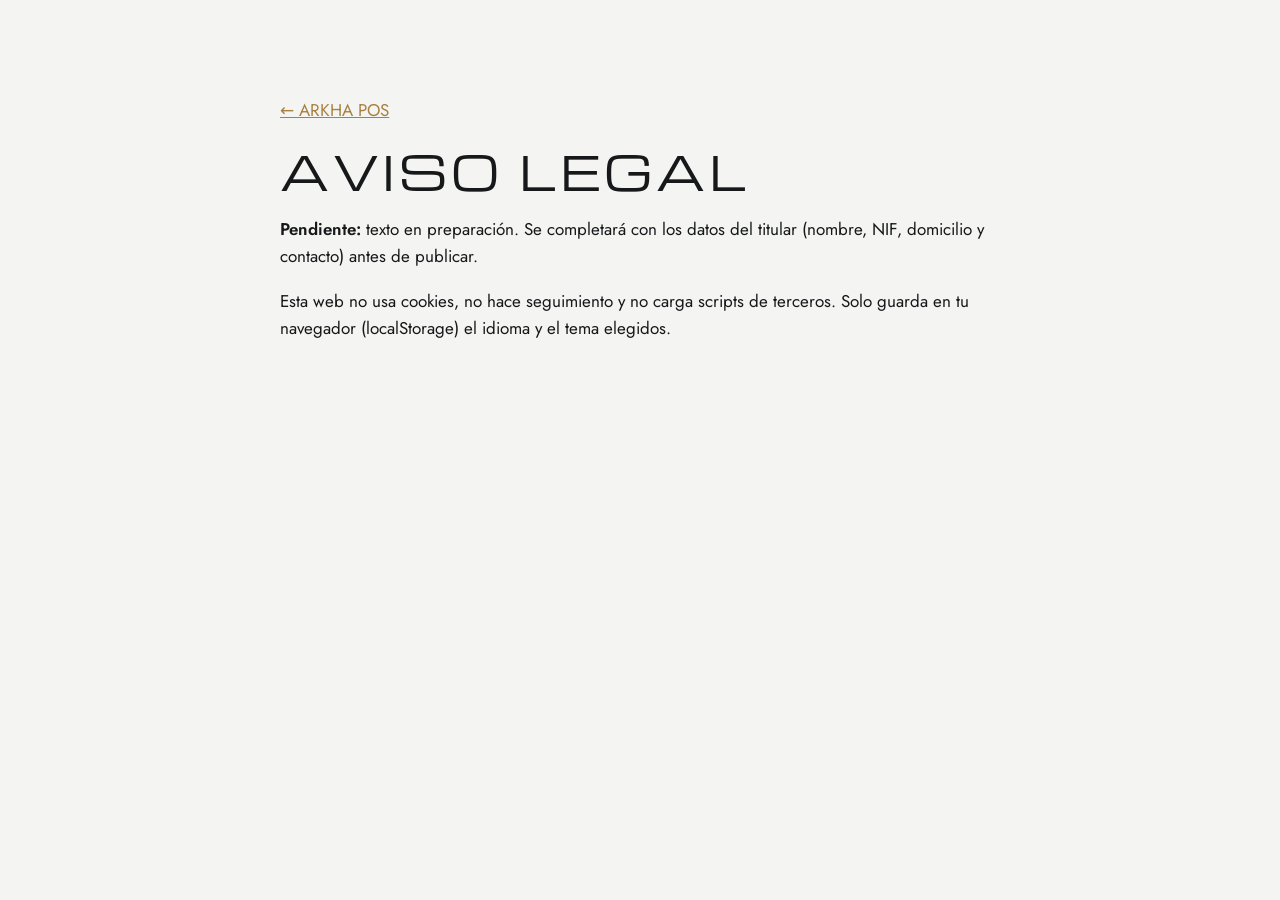
==== aviso-legal.html @ 2f6635f4 "ARKHA POS promo site (ES/CA/EN, static, no tracking)" ====
<!doctype html><html lang="es"><head><meta charset="utf-8"><meta name="viewport" content="width=device-width,initial-scale=1"><title>Aviso legal · ARKHA POS</title><meta name="robots" content="noindex"><link rel="icon" href="favicon.svg"><link rel="stylesheet" href="assets/style.css"></head>
<body><main class="wrap sec legal"><p><a href="./">← ARKHA POS</a></p><h1>Aviso legal</h1>
<p><strong>Pendiente:</strong> texto en preparación. Se completará con los datos del titular (nombre, NIF, domicilio y contacto) antes de publicar.</p>
<p>Esta web no usa cookies, no hace seguimiento y no carga scripts de terceros. Solo guarda en tu navegador (localStorage) el idioma y el tema elegidos.</p></main></body></html>
---- assets/style.css ----
@font-face{font-family:Jost;src:url(fonts/Jost-VariableFont_wght.woff) format("woff");font-weight:300 600;font-display:swap}
@font-face{font-family:Michroma;src:url(fonts/Michroma-Regular.woff) format("woff");font-display:swap}
:root{--bg:#0F1113;--bg2:#171A1D;--line:#262a2f;--tx:#F2F1EE;--mut:#a9adb2;--ac:#D4B483;--on-ac:#0F1113;color-scheme:dark}
:root[data-theme=light]{--bg:#F4F4F2;--bg2:#fff;--line:#dcdcd7;--tx:#16181a;--mut:#555a60;--ac:#A8803F;--on-ac:#fff;color-scheme:light}
@media (prefers-color-scheme:light){:root:not([data-theme=dark]){--bg:#F4F4F2;--bg2:#fff;--line:#dcdcd7;--tx:#16181a;--mut:#555a60;--ac:#A8803F;--on-ac:#fff;color-scheme:light}}
*{box-sizing:border-box}html{scroll-behavior:smooth}@media (prefers-reduced-motion:reduce){html{scroll-behavior:auto}}
body{margin:0;background:var(--bg);color:var(--tx);font:400 1.0625rem/1.6 Jost,system-ui,sans-serif}
img{max-width:100%;height:auto;display:block}a{color:var(--ac)}
.wrap{max-width:1120px;margin:0 auto;padding:0 1.25rem}
.skip{position:absolute;left:-999px}.skip:focus{left:1rem;top:1rem;background:var(--ac);color:var(--on-ac);padding:.5rem 1rem;z-index:9}
:focus-visible{outline:2px solid var(--ac);outline-offset:3px}
.top{position:sticky;top:0;z-index:5;background:color-mix(in srgb,var(--bg) 88%,transparent);backdrop-filter:blur(8px);border-bottom:1px solid var(--line)}
.nav{display:flex;align-items:center;gap:1.5rem;height:64px}
.wm{display:block;width:112px;height:28px;background:var(--tx);-webkit-mask:url(img/arkha-wordmark-transparent.svg) center/contain no-repeat;mask:url(img/arkha-wordmark-transparent.svg) center/contain no-repeat}
.mark{display:block;width:80px;height:24px;margin:0 auto 1rem;background:var(--ac);-webkit-mask:url(img/arkha-mark-transparent.svg) center/contain no-repeat;mask:url(img/arkha-mark-transparent.svg) center/contain no-repeat}
nav ul{display:flex;gap:1.25rem;list-style:none;margin:0;padding:0}nav a{color:var(--mut);text-decoration:none}nav a:hover{color:var(--tx)}
.tools{margin-left:auto;display:flex;gap:.5rem;align-items:center}
.lang{display:flex;border:1px solid var(--line);border-radius:999px;overflow:hidden}
button{font:inherit;color:var(--mut);background:none;border:0;cursor:pointer;padding:.3rem .6rem;min-height:36px}
.lang [aria-pressed=true]{color:var(--on-ac);background:var(--ac)}
.icon{border:1px solid var(--line);border-radius:999px;width:38px;font-size:1.1rem}
h1,h2{font-family:Michroma,Jost,sans-serif;font-weight:400;text-transform:uppercase;letter-spacing:.08em;line-height:1.25}
h1{font-size:clamp(1.6rem,4.2vw,2.9rem);max-width:20ch;margin:.5rem 0 1rem}
h2{font-size:clamp(1.2rem,2.6vw,1.7rem);margin:0 0 2rem}
h3{font-weight:500;font-size:1.1rem;margin:0 0 .4rem}
.eyebrow{font-weight:300;text-transform:uppercase;letter-spacing:.45em;color:var(--ac);margin:0;font-size:.85rem}
.hero{padding-top:4.5rem}.lead{color:var(--mut);max-width:60ch;font-size:1.15rem}
.ctas{display:flex;gap:.75rem;flex-wrap:wrap;margin:2rem 0 3rem}
.btn{display:inline-block;background:var(--ac);color:var(--on-ac);text-decoration:none;padding:.8rem 1.4rem;border-radius:10px;font-weight:500}
.btn.ghost{background:none;color:var(--tx);border:1px solid var(--line)}
figure{margin:0}.hero-shot img,.shots img{border:1px solid var(--line);border-radius:14px;box-shadow:0 20px 60px rgba(0,0,0,.35)}
.sec{padding:5rem 1.25rem 0}
.grid{list-style:none;padding:0;margin:0;display:grid;gap:1rem;grid-template-columns:repeat(auto-fill,minmax(280px,1fr))}
.grid li{background:var(--bg2);border:1px solid var(--line);border-radius:14px;padding:1.4rem}
.grid p,.steps p{color:var(--mut);margin:0}
.steps{list-style:none;padding:0;margin:0;display:grid;gap:2rem;grid-template-columns:repeat(auto-fit,minmax(240px,1fr))}
.steps span{font-family:Michroma,sans-serif;color:var(--ac);font-size:1.4rem;display:block;margin-bottom:.5rem}
.note{color:var(--mut);margin-top:-1.2rem}
.shots{display:grid;gap:1.5rem;grid-template-columns:1fr 1fr}.shots .wide{grid-column:1/-1}
.shots figure:not(.wide) img{max-height:640px;width:auto;margin:0 auto;object-fit:cover;object-position:top}
figcaption{color:var(--mut);text-align:center;margin-top:.6rem;font-size:.95rem}
.contact{text-align:center}.contact h2{margin-bottom:1rem}.contact p{color:var(--mut)}
.foot{margin-top:6rem;border-top:1px solid var(--line);padding:2.5rem 0;text-align:center;color:var(--mut);font-size:.95rem}.foot p{margin:.3rem 0}
.legal{padding-bottom:4rem;max-width:760px}
@media (max-width:820px){nav{display:none}.shots{grid-template-columns:1fr}.hero{padding-top:2.5rem}.sec{padding-top:3.5rem}}
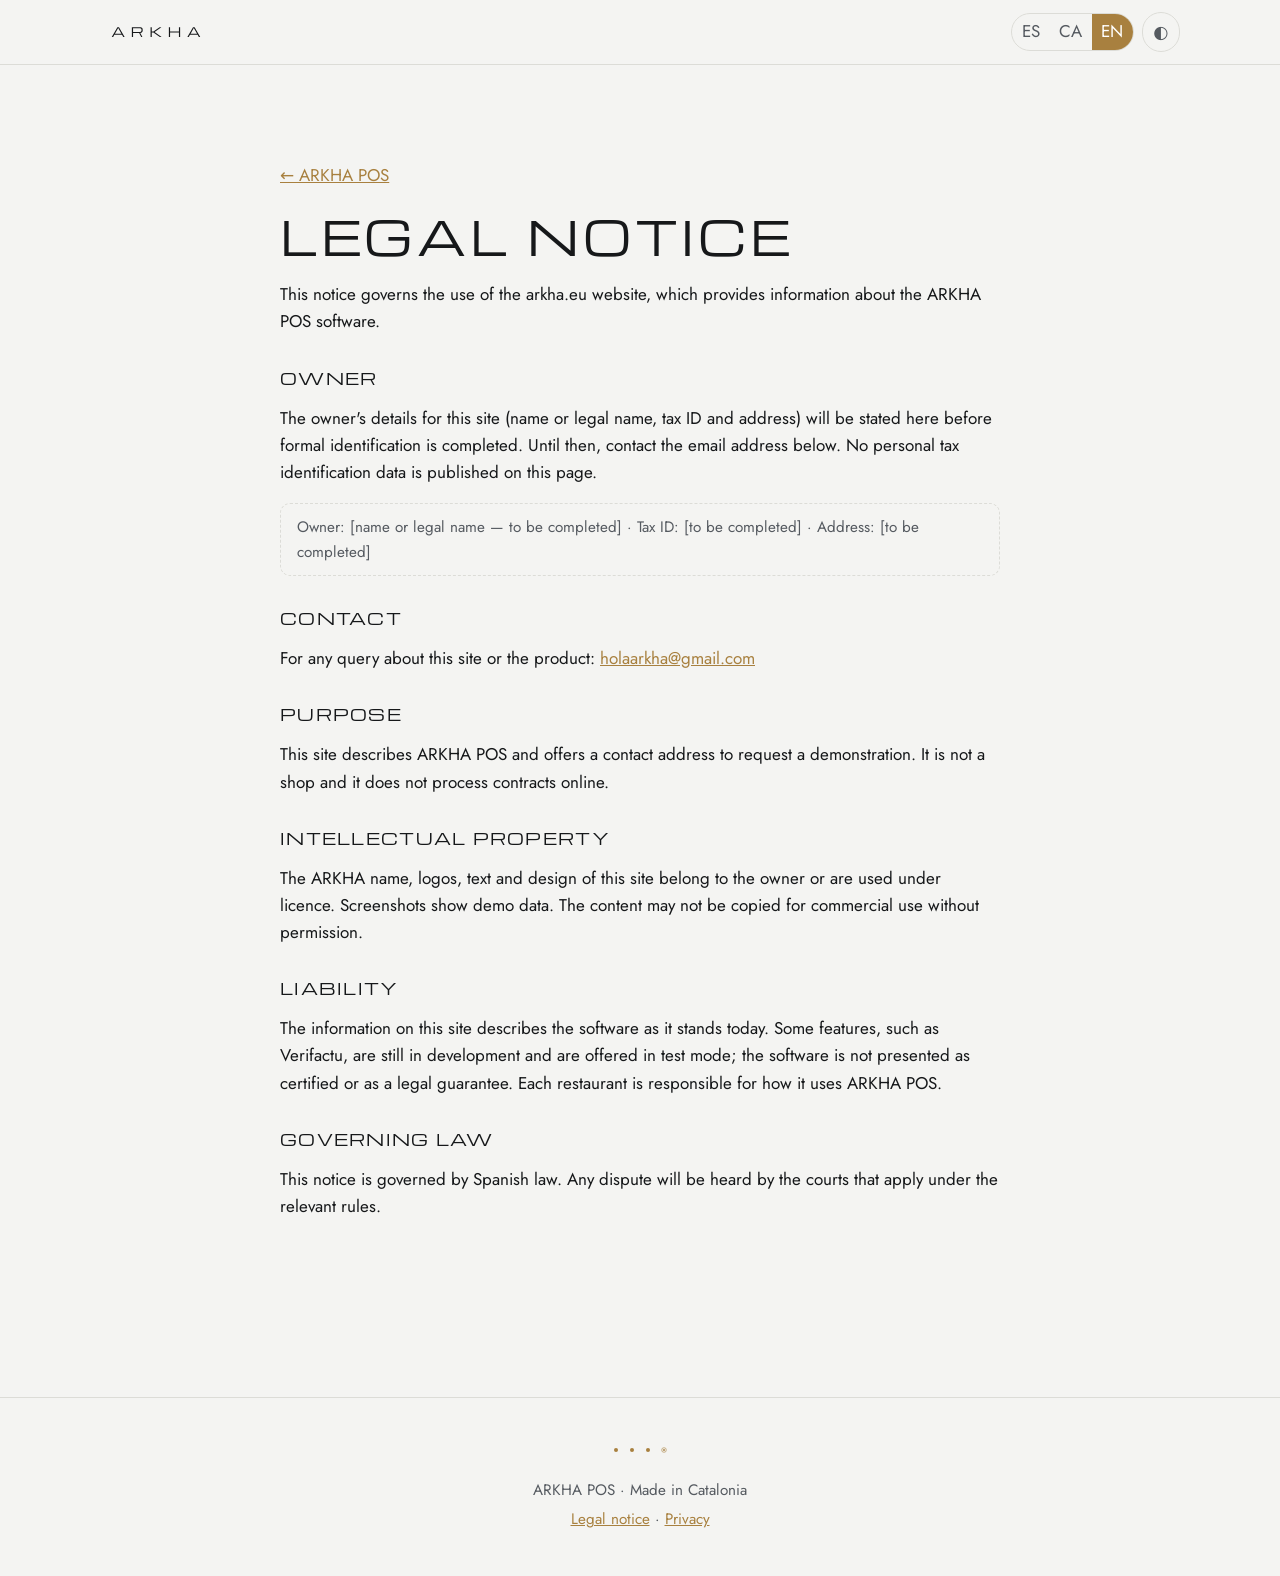
==== commit 732c23da: "feat: update promo site for current ARKHA POS features Reflect POS 3.0.x in ES, CA and EN: multiling" ====
--- a/aviso-legal.html
+++ b/aviso-legal.html
@@ -1,4 +1,55 @@
-<!doctype html><html lang="es"><head><meta charset="utf-8"><meta name="viewport" content="width=device-width,initial-scale=1"><title>Aviso legal · ARKHA POS</title><meta name="robots" content="noindex"><link rel="icon" href="favicon.svg"><link rel="stylesheet" href="assets/style.css"></head>
-<body><main class="wrap sec legal"><p><a href="./">← ARKHA POS</a></p><h1>Aviso legal</h1>
-<p><strong>Pendiente:</strong> texto en preparación. Se completará con los datos del titular (nombre, NIF, domicilio y contacto) antes de publicar.</p>
-<p>Esta web no usa cookies, no hace seguimiento y no carga scripts de terceros. Solo guarda en tu navegador (localStorage) el idioma y el tema elegidos.</p></main></body></html>
+<!doctype html>
+<html lang="es">
+<head>
+<meta charset="utf-8">
+<meta name="viewport" content="width=device-width,initial-scale=1">
+<title>Aviso legal · ARKHA POS</title>
+<meta name="description" content="Aviso legal del sitio arkha.eu (ARKHA POS).">
+<meta name="color-scheme" content="dark light">
+<meta name="theme-color" content="#0F1113">
+<link rel="canonical" href="https://arkha.eu/aviso-legal.html">
+<link rel="icon" href="favicon.ico" sizes="any"><link rel="icon" href="favicon.svg" type="image/svg+xml">
+<link rel="stylesheet" href="assets/style.css">
+</head>
+<body data-page="legal">
+<a class="skip" href="#main" data-i="skip">Saltar al contenido</a>
+<header class="top">
+ <div class="wrap nav">
+  <a href="./" class="brand" aria-label="ARKHA POS"><span class="wm" role="img" aria-label="ARKHA"></span></a>
+  <div class="tools">
+   <div class="lang" role="group" aria-label="Idioma / Language">
+    <button type="button" data-lang="es" aria-pressed="true">ES</button><button type="button" data-lang="ca" aria-pressed="false">CA</button><button type="button" data-lang="en" aria-pressed="false">EN</button>
+   </div>
+   <button type="button" id="theme" class="icon" aria-label="Cambiar tema claro/oscuro" data-ia="theme">◐</button>
+  </div>
+ </div>
+</header>
+<main id="main" class="wrap sec legal">
+<p><a href="./" data-i="back">← ARKHA POS</a></p>
+<h1 data-i="legalH">Aviso legal</h1>
+<p data-i="legalIntro">Este aviso regula el uso del sitio web arkha.eu, de carácter informativo sobre el software ARKHA POS.</p>
+<h2 data-i="legalOwnerT">Titular</h2>
+<p data-i="legalOwner">Los datos del titular de este sitio (nombre o razón social, NIF y domicilio) se indicarán aquí antes de completar la identificación formal. Mientras tanto, el contacto es la dirección de correo indicada más abajo. No se publican datos personales fiscales en esta página.</p>
+<p class="ph" data-i="phOwner">Titular: [nombre o razón social — pendiente] · NIF: [pendiente] · Domicilio: [pendiente]</p>
+<h2 data-i="legalContactT">Contacto</h2>
+<p><span data-i="legalContact">Para cualquier consulta relativa a este sitio o al producto:</span> <a href="mailto:holaarkha@gmail.com">holaarkha@gmail.com</a></p>
+<h2 data-i="legalObjectT">Objeto</h2>
+<p data-i="legalObject">Este sitio explica las funciones de ARKHA POS y ofrece una vía de contacto para pedir una demostración. No es una tienda ni un formulario de contratación.</p>
+<h2 data-i="legalIpT">Propiedad intelectual</h2>
+<p data-i="legalIp">El nombre ARKHA, los logotipos, los textos y el diseño de este sitio pertenecen al titular o se utilizan con licencia. Las capturas muestran datos de demostración. No se puede copiar el contenido para un uso comercial sin permiso.</p>
+<h2 data-i="legalRespT">Responsabilidad</h2>
+<p data-i="legalResp">La información de este sitio describe el software tal como está hoy. Algunas funciones, como Verifactu, siguen en desarrollo y se ofrecen en modo de pruebas; no se presenta el software como certificado ni como garantía jurídica. El uso de ARKHA POS en el restaurante es responsabilidad de cada establecimiento.</p>
+<h2 data-i="legalLawT">Ley aplicable</h2>
+<p data-i="legalLaw">Este aviso se rige por la legislación española. Para cualquier controversia, los juzgados que correspondan según la normativa aplicable.</p>
+
+</main>
+<footer class="foot">
+ <div class="wrap">
+  <span class="mark" aria-hidden="true"></span>
+  <p data-i="ft">ARKHA POS · Hecho en Cataluña</p>
+  <p><a href="aviso-legal.html" data-i="legal">Aviso legal</a> · <a href="privacidad.html" data-i="priv">Privacidad</a></p>
+ </div>
+</footer>
+<script src="assets/i18n.js" defer></script>
+</body>
+</html>
--- a/assets/style.css
+++ b/assets/style.css
@@ -43,3 +43,17 @@
 .foot{margin-top:6rem;border-top:1px solid var(--line);padding:2.5rem 0;text-align:center;color:var(--mut);font-size:.95rem}.foot p{margin:.3rem 0}
 .legal{padding-bottom:4rem;max-width:760px}
 @media (max-width:820px){nav{display:none}.shots{grid-template-columns:1fr}.hero{padding-top:2.5rem}.sec{padding-top:3.5rem}}
+
+.hero-shot{position:relative}
+.hero-shot img+img{margin-top:0}
+.shot-light{display:none}
+:root[data-theme=light] .shot-dark{display:none}
+:root[data-theme=light] .shot-light{display:block}
+@media (prefers-color-scheme:light){:root:not([data-theme=dark]) .shot-dark{display:none}:root:not([data-theme=dark]) .shot-light{display:block}}
+:root[data-theme=dark] .shot-dark{display:block}
+:root[data-theme=dark] .shot-light{display:none}
+.plans{margin-top:1.25rem;font-size:.9rem;color:var(--mut);letter-spacing:.04em}
+.legal h2{font-family:Michroma,Jost,sans-serif;font-size:1rem;text-transform:uppercase;letter-spacing:.08em;margin:2rem 0 .6rem}
+.legal .ph{color:var(--mut);border:1px dashed var(--line);border-radius:10px;padding:.7rem 1rem;font-size:.95rem}
+.legal h1{max-width:24ch}
+@media (min-width:900px){.shots{grid-template-columns:1fr 1fr}.shots .wide{grid-column:1/-1}}
